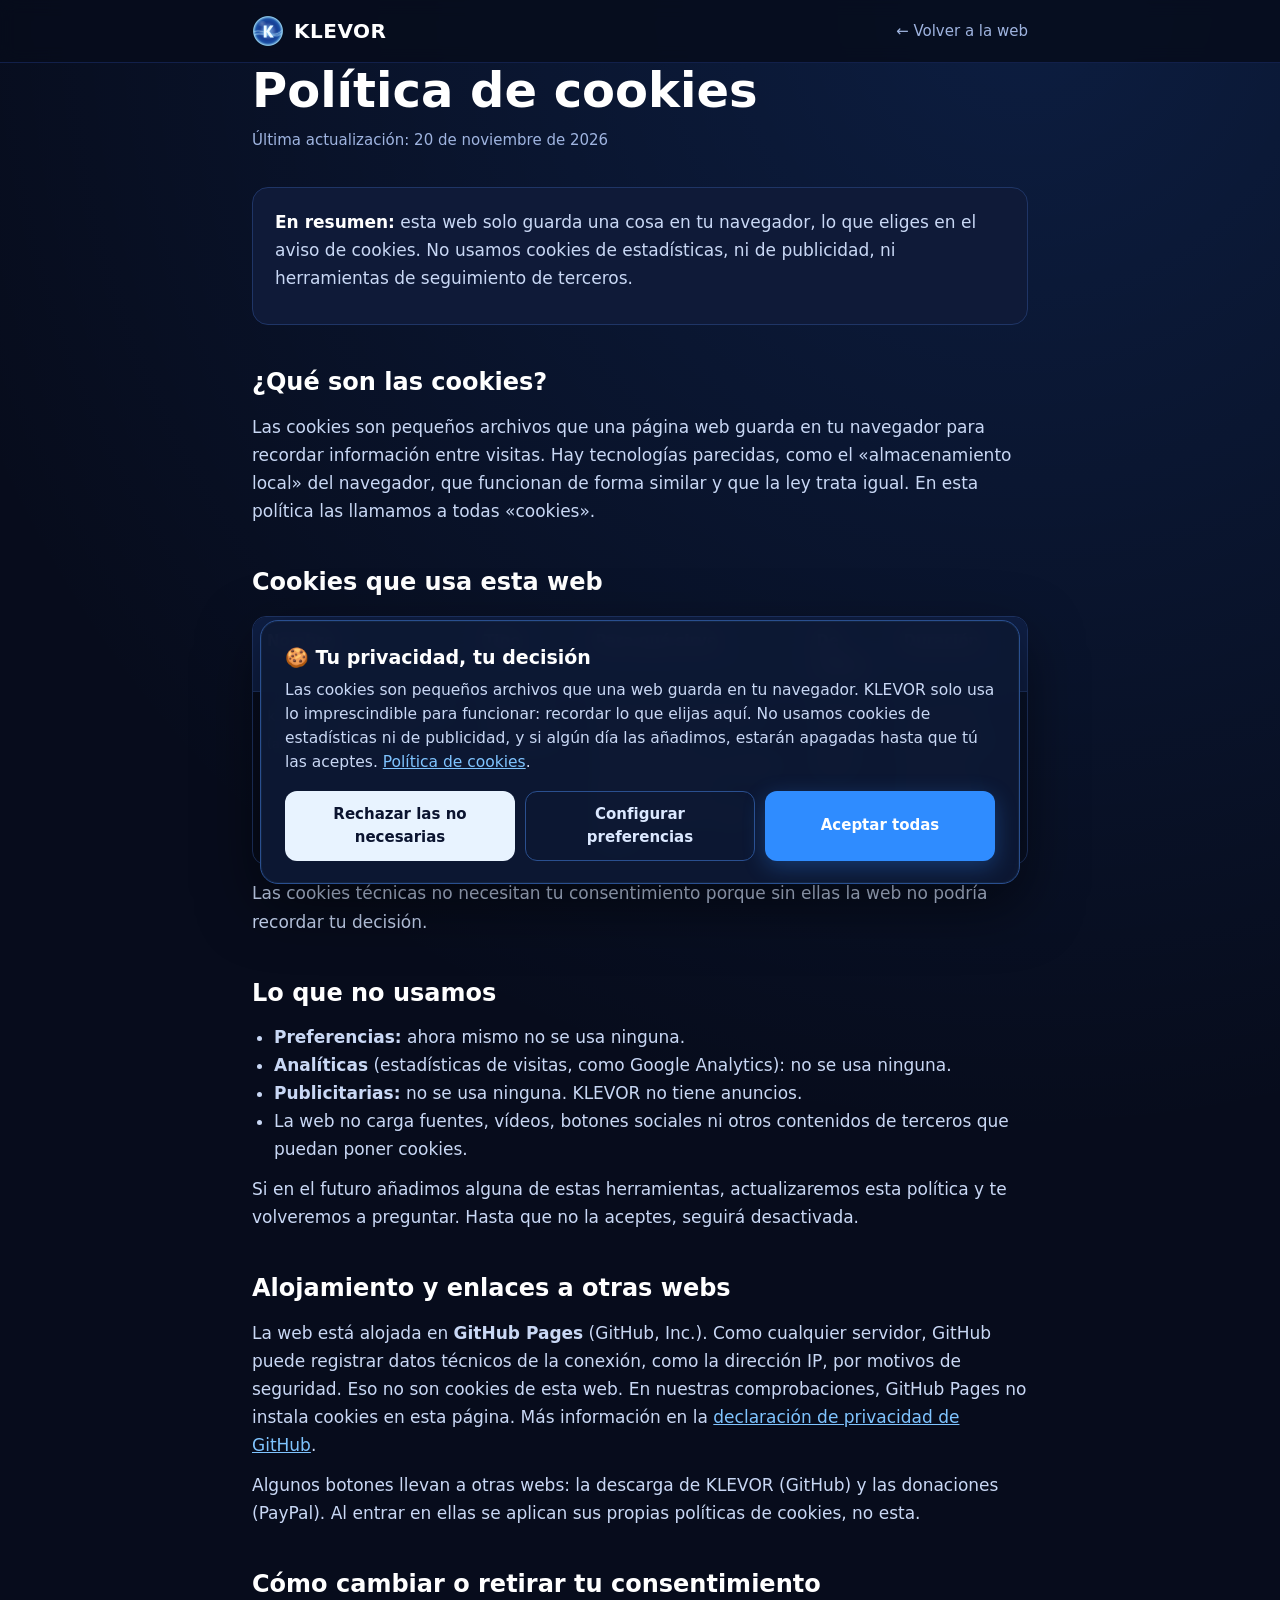
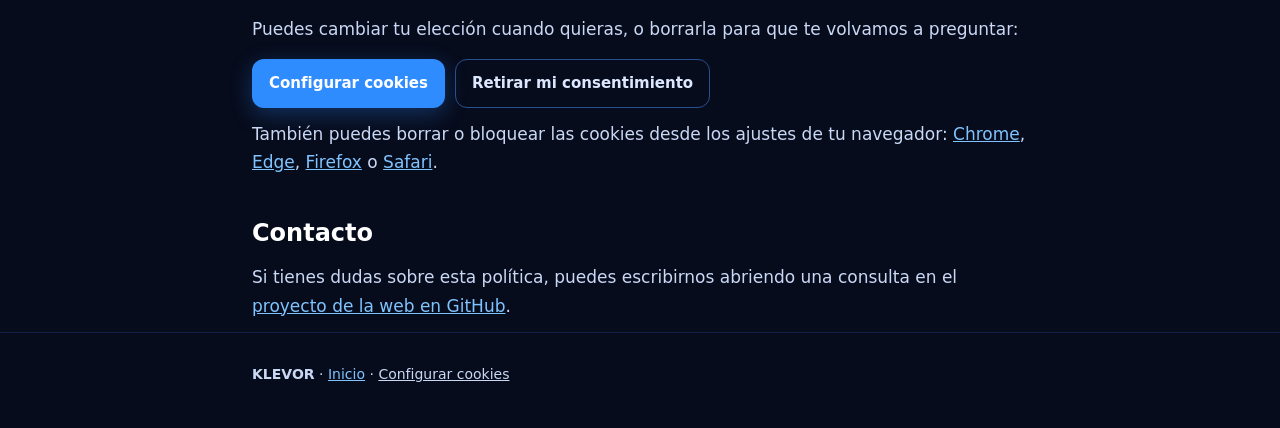
==== cookies.html @ 161c93bf "Aviso y panel de cookies, y política de cookies Co-Authored-By: Claude Opus 5.5 <noreply@anthropic.c" ====
<!doctype html>
<html lang="es">
<head>
<meta charset="utf-8">
<meta name="viewport" content="width=device-width, initial-scale=1">
<title>Política de cookies · KLEVOR</title>
<meta name="description" content="Qué cookies y tecnologías parecidas usa la web de KLEVOR y cómo gestionarlas.">
<link rel="icon" href="imagenes/icono.png">
<link rel="stylesheet" href="cookies.css">
<style>
:root{--fondo:#070c1c;--tarjeta:#0f1a38;--borde:#1f3566;--azul:#2f8cff;--azul2:#7fc4ff;--texto:#dbe8ff;--suave:#9fb4e0}
*{box-sizing:border-box;margin:0;padding:0}
body{background:radial-gradient(circle at 80% 0,rgba(40,120,255,.16),transparent 50%),var(--fondo);color:var(--texto);
  font-family:"Segoe UI",system-ui,-apple-system,Roboto,sans-serif;line-height:1.65;font-size:17px}
a{color:var(--azul2)}
nav{position:sticky;top:0;z-index:10;background:rgba(7,12,28,.85);backdrop-filter:blur(8px);border-bottom:1px solid #12204a}
.centro{max-width:820px;margin:0 auto;padding:0 22px}
nav .centro{display:flex;align-items:center;justify-content:space-between;height:62px}
.marca{display:flex;align-items:center;gap:10px;font-weight:700;font-size:20px;color:#fff;text-decoration:none;letter-spacing:.5px}
.marca img{width:32px;height:32px}
.volver{color:var(--suave);text-decoration:none;font-size:15px}
.volver:hover{color:#fff}
main{padding:56px 0 70px}
h1{font-size:clamp(34px,6vw,48px);color:#fff;line-height:1.15;margin-bottom:10px}
.fecha{color:var(--suave);font-size:15px;margin-bottom:34px}
h2{font-size:24px;color:#fff;margin:38px 0 10px}
p,li{color:#c9d8f5}
p{margin-bottom:12px}
ul{margin:0 0 12px 22px}
.resumen{background:var(--tarjeta);border:1px solid var(--borde);border-radius:16px;padding:20px 22px;margin-bottom:10px}
.resumen b{color:#fff}
.tabla{width:100%;overflow-x:auto;margin:14px 0}
table{width:100%;border-collapse:collapse;min-width:560px;font-size:15px}
th,td{text-align:left;padding:12px 14px;border-bottom:1px solid var(--borde);vertical-align:top}
th{color:#fff;background:#0f1f45;font-weight:600}
td{color:#c9d8f5}
tr:last-child td{border-bottom:0}
.tabla{border:1px solid var(--borde);border-radius:14px}
.acciones{display:flex;gap:10px;flex-wrap:wrap;margin:16px 0 6px}
.acciones .kc-boton{flex:0 1 auto}
#kc-guardado{color:var(--suave);font-size:14.5px}
footer{border-top:1px solid #12204a;padding:30px 0;color:#6f84b3;font-size:14px}
</style>
</head>
<body>
<nav><div class="centro">
  <a class="marca" href="./"><img src="imagenes/icono.png" alt="">KLEVOR</a>
  <a class="volver" href="./">← Volver a la web</a>
</div></nav>

<main class="centro">
  <h1>Política de cookies</h1>
  <p class="fecha">Última actualización: 20 de noviembre de 2026</p>

  <div class="resumen">
    <p><b>En resumen:</b> esta web solo guarda una cosa en tu navegador, lo que eliges en el aviso de cookies.
    No usamos cookies de estadísticas, ni de publicidad, ni herramientas de seguimiento de terceros.</p>
  </div>

  <h2>¿Qué son las cookies?</h2>
  <p>Las cookies son pequeños archivos que una página web guarda en tu navegador para recordar información
  entre visitas. Hay tecnologías parecidas, como el «almacenamiento local» del navegador, que funcionan de forma
  similar y que la ley trata igual. En esta política las llamamos a todas «cookies».</p>

  <h2>Cookies que usa esta web</h2>
  <div class="tabla"><table>
    <thead><tr><th>Nombre</th><th>Tipo</th><th>Para qué sirve</th><th>De quién</th><th>Duración</th></tr></thead>
    <tbody>
      <tr><td><code>klevor_consentimiento</code><br><small>(almacenamiento local)</small></td><td>Técnica o necesaria</td>
        <td>Recordar si aceptaste, rechazaste o configuraste las cookies, para no volver a preguntarte en cada visita.</td>
        <td>Propia (esta web)</td><td>12 meses; después se vuelve a preguntar</td></tr>
    </tbody>
  </table></div>
  <p>Las cookies técnicas no necesitan tu consentimiento porque sin ellas la web no podría recordar tu decisión.</p>

  <h2>Lo que no usamos</h2>
  <ul>
    <li><b>Preferencias:</b> ahora mismo no se usa ninguna.</li>
    <li><b>Analíticas</b> (estadísticas de visitas, como Google Analytics): no se usa ninguna.</li>
    <li><b>Publicitarias:</b> no se usa ninguna. KLEVOR no tiene anuncios.</li>
    <li>La web no carga fuentes, vídeos, botones sociales ni otros contenidos de terceros que puedan poner cookies.</li>
  </ul>
  <p>Si en el futuro añadimos alguna de estas herramientas, actualizaremos esta política y te volveremos a preguntar.
  Hasta que no la aceptes, seguirá desactivada.</p>

  <h2>Alojamiento y enlaces a otras webs</h2>
  <p>La web está alojada en <b>GitHub Pages</b> (GitHub, Inc.). Como cualquier servidor, GitHub puede registrar datos
  técnicos de la conexión, como la dirección IP, por motivos de seguridad. Eso no son cookies de esta web.
  En nuestras comprobaciones, GitHub Pages no instala cookies en esta página. Más información en la
  <a href="https://docs.github.com/es/site-policy/privacy-policies/github-general-privacy-statement" target="_blank" rel="noopener">declaración de privacidad de GitHub</a>.</p>
  <p>Algunos botones llevan a otras webs: la descarga de KLEVOR (GitHub) y las donaciones (PayPal). Al entrar en
  ellas se aplican sus propias políticas de cookies, no esta.</p>

  <h2>Cómo cambiar o retirar tu consentimiento</h2>
  <p>Puedes cambiar tu elección cuando quieras, o borrarla para que te volvamos a preguntar:</p>
  <div class="acciones">
    <button type="button" class="kc-boton kc-aceptar" data-kc-abrir>Configurar cookies</button>
    <button type="button" class="kc-boton kc-configurar" data-kc-retirar>Retirar mi consentimiento</button>
  </div>
  <p id="kc-guardado"></p>
  <p>También puedes borrar o bloquear las cookies desde los ajustes de tu navegador:
    <a href="https://support.google.com/chrome/answer/95647?hl=es" target="_blank" rel="noopener">Chrome</a>,
    <a href="https://support.microsoft.com/es-es/microsoft-edge/eliminar-cookies-en-microsoft-edge-63947406-40ac-c3b8-57b9-2a946a29ae09" target="_blank" rel="noopener">Edge</a>,
    <a href="https://support.mozilla.org/es/kb/Borrar%20cookies" target="_blank" rel="noopener">Firefox</a> o
    <a href="https://support.apple.com/es-es/guide/safari/sfri11471/mac" target="_blank" rel="noopener">Safari</a>.</p>

  <h2>Contacto</h2>
  <p>Si tienes dudas sobre esta política, puedes escribirnos abriendo una consulta en el
  <a href="https://github.com/litarvoid/klevor-web/issues" target="_blank" rel="noopener">proyecto de la web en GitHub</a>.</p>
</main>

<footer><div class="centro">
  <p><b>KLEVOR</b> · <a href="./">Inicio</a> · <button type="button" class="kc-enlace-boton" data-kc-abrir>Configurar cookies</button></p>
</div></footer>
<script src="cookies.js" defer></script>
</body>
</html>
---- cookies.css ----
/* Aviso y panel de cookies de KLEVOR (mismo estilo que la web: azul noche, blanco y azul hielo) */
.kc-oculto{display:none!important}
.kc-aviso{position:fixed;left:16px;right:16px;bottom:16px;z-index:50;max-width:760px;margin:0 auto;
  background:rgba(13,24,52,.96);backdrop-filter:blur(12px);-webkit-backdrop-filter:blur(12px);
  border:1px solid #2a4f8f;border-radius:18px;padding:22px 24px;color:#dbe8ff;
  box-shadow:0 20px 60px rgba(0,0,0,.55),0 0 0 1px rgba(127,196,255,.06) inset;
  font-family:"Segoe UI",system-ui,-apple-system,Roboto,sans-serif;font-size:15.5px;line-height:1.55;
  animation:kc-sube .45s cubic-bezier(.2,.8,.2,1)}
.kc-aviso h2{font-size:19px;color:#fff;margin:0 0 6px;display:flex;align-items:center;gap:10px}
.kc-aviso p{color:#c9d8f5;margin:0 0 16px}
.kc-aviso a,.kc-panel a{color:#7fc4ff}
.kc-botones{display:flex;gap:10px;flex-wrap:wrap}
.kc-boton{flex:1 1 180px;min-height:46px;padding:11px 16px;border-radius:12px;font:inherit;font-weight:600;
  font-size:15px;cursor:pointer;transition:transform .15s,background .15s,border-color .15s;border:1px solid transparent}
.kc-boton:hover{transform:translateY(-1px)}
.kc-boton:focus-visible,.kc-interruptor input:focus-visible+span,.kc-cerrar:focus-visible{outline:2px solid #7fc4ff;outline-offset:2px}
.kc-aceptar{background:#2f8cff;color:#fff;box-shadow:0 6px 22px rgba(47,140,255,.3)}
.kc-aceptar:hover{background:#4a9cff}
.kc-rechazar{background:#e8f3ff;color:#0b1430}
.kc-rechazar:hover{background:#fff}
.kc-configurar{background:transparent;color:#dbe8ff;border-color:#2a4f8f}
.kc-configurar:hover{border-color:#7fc4ff}
.kc-fondo{position:fixed;inset:0;z-index:60;background:rgba(3,7,18,.72);backdrop-filter:blur(4px);
  -webkit-backdrop-filter:blur(4px);display:flex;align-items:center;justify-content:center;padding:16px;
  animation:kc-aparece .25s ease}
.kc-panel{width:100%;max-width:620px;max-height:calc(100vh - 32px);overflow:auto;background:#0d1834;
  border:1px solid #2a4f8f;border-radius:20px;padding:26px;color:#dbe8ff;
  box-shadow:0 30px 80px rgba(0,0,0,.6);font-family:"Segoe UI",system-ui,-apple-system,Roboto,sans-serif;
  font-size:15.5px;line-height:1.55;animation:kc-sube .35s cubic-bezier(.2,.8,.2,1)}
.kc-cabecera{display:flex;justify-content:space-between;align-items:center;gap:12px;margin-bottom:6px}
.kc-panel h2{font-size:22px;color:#fff;margin:0}
.kc-cerrar{background:none;border:1px solid #2a4f8f;color:#dbe8ff;width:38px;height:38px;border-radius:50%;
  font-size:20px;line-height:1;cursor:pointer;flex:none}
.kc-intro{color:#9fb4e0;margin:0 0 18px}
.kc-categoria{background:#0f1f45;border:1px solid #1f3566;border-radius:14px;padding:16px 18px;margin-bottom:12px}
.kc-fila{display:flex;justify-content:space-between;align-items:center;gap:14px}
.kc-categoria h3{font-size:16.5px;color:#fff;margin:0}
.kc-categoria p{color:#9fb4e0;font-size:14.5px;margin:6px 0 0}
.kc-estado{font-size:13px;color:#7fc4ff;white-space:nowrap}
.kc-nota{display:inline-block;margin-top:8px;font-size:12.5px;color:#9fb4e0;border:1px solid #2a4f8f;
  border-radius:999px;padding:2px 10px}
.kc-interruptor{position:relative;display:inline-block;width:52px;height:30px;flex:none;cursor:pointer}
.kc-interruptor input{position:absolute;opacity:0;width:100%;height:100%;margin:0;cursor:pointer}
.kc-interruptor span{position:absolute;inset:0;background:#24345e;border-radius:999px;transition:background .2s}
.kc-interruptor span::after{content:"";position:absolute;top:4px;left:4px;width:22px;height:22px;border-radius:50%;
  background:#dbe8ff;transition:transform .22s cubic-bezier(.2,.8,.2,1)}
.kc-interruptor input:checked+span{background:#2f8cff}
.kc-interruptor input:checked+span::after{transform:translateX(22px);background:#fff}
.kc-panel .kc-botones{margin-top:18px}
.kc-pie{margin-top:14px;font-size:13.5px;color:#7e93c2}
.kc-enlace-boton{background:none;border:0;padding:0;color:inherit;font:inherit;text-decoration:underline;cursor:pointer}
.kc-enlace-boton:hover{color:#fff}
@keyframes kc-sube{from{opacity:0;transform:translateY(18px)}to{opacity:1;transform:none}}
@keyframes kc-aparece{from{opacity:0}to{opacity:1}}
@media (prefers-reduced-motion:reduce){.kc-aviso,.kc-panel,.kc-fondo{animation:none}}
@media (max-width:560px){
  .kc-aviso{left:10px;right:10px;bottom:10px;padding:18px}
  .kc-panel{padding:20px}
  .kc-boton{flex-basis:100%}
}
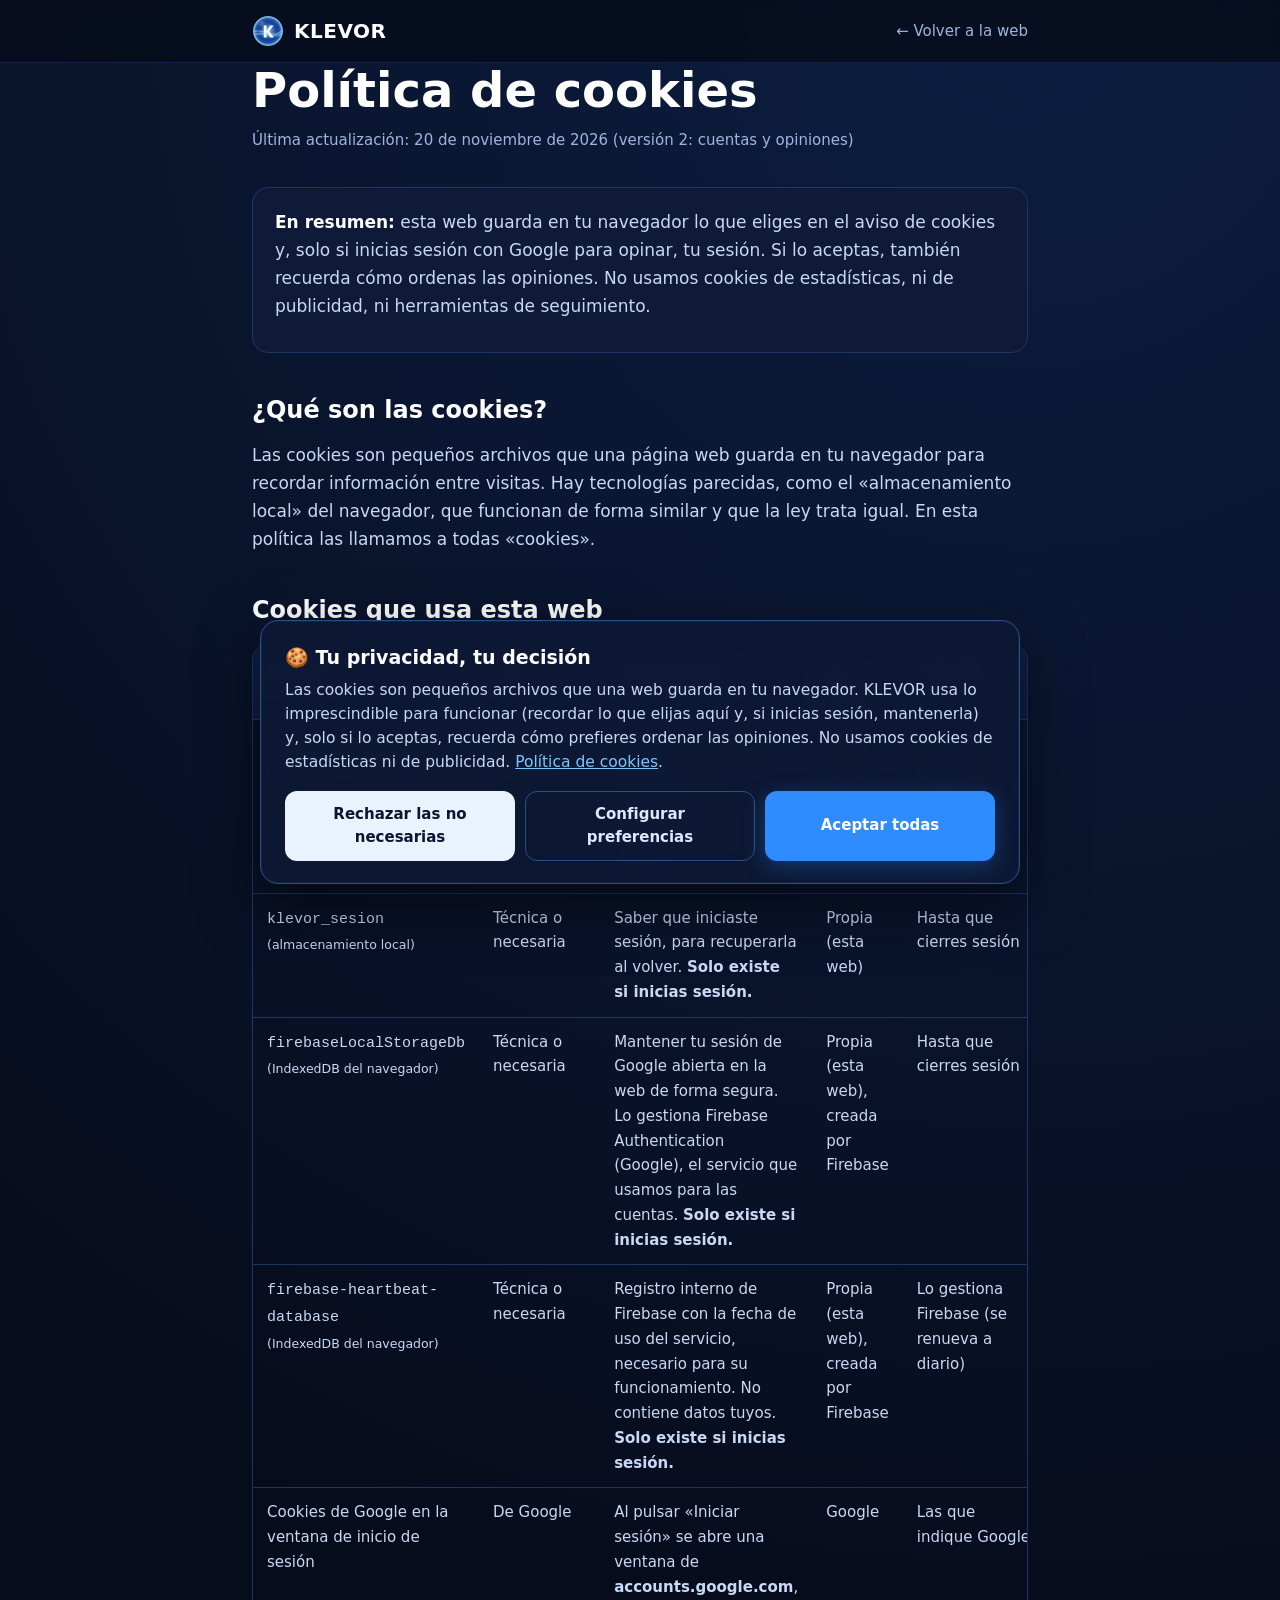
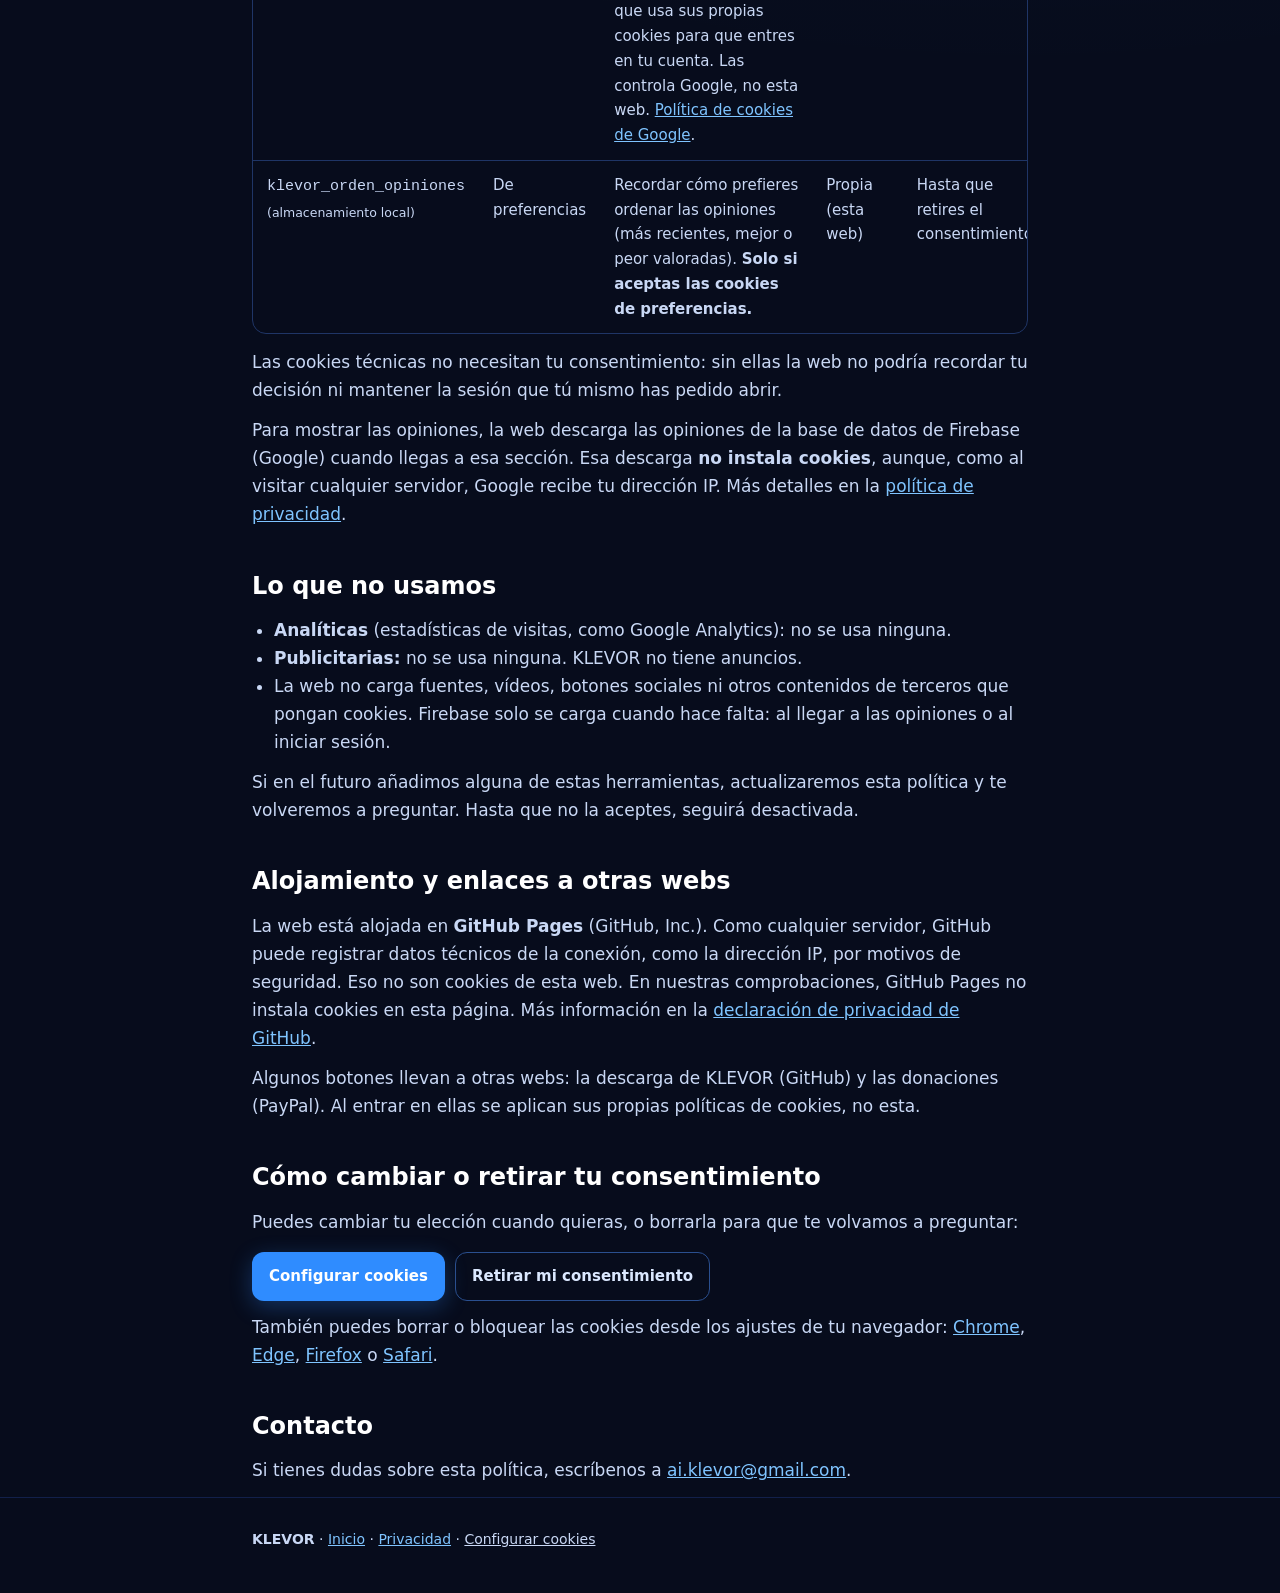
==== commit 6c5be35d: "Comunidad KLEVOR: opiniones con cuenta de Google, Mi cuenta y política de privacidad Co-Authored-By:" ====
--- a/cookies.html
+++ b/cookies.html
@@ -50,11 +50,12 @@
 
 <main class="centro">
   <h1>Política de cookies</h1>
-  <p class="fecha">Última actualización: 20 de noviembre de 2026</p>
+  <p class="fecha">Última actualización: 20 de noviembre de 2026 (versión 2: cuentas y opiniones)</p>
 
   <div class="resumen">
-    <p><b>En resumen:</b> esta web solo guarda una cosa en tu navegador, lo que eliges en el aviso de cookies.
-    No usamos cookies de estadísticas, ni de publicidad, ni herramientas de seguimiento de terceros.</p>
+    <p><b>En resumen:</b> esta web guarda en tu navegador lo que eliges en el aviso de cookies y, solo si inicias
+    sesión con Google para opinar, tu sesión. Si lo aceptas, también recuerda cómo ordenas las opiniones.
+    No usamos cookies de estadísticas, ni de publicidad, ni herramientas de seguimiento.</p>
   </div>
 
   <h2>¿Qué son las cookies?</h2>
@@ -69,16 +70,40 @@
       <tr><td><code>klevor_consentimiento</code><br><small>(almacenamiento local)</small></td><td>Técnica o necesaria</td>
         <td>Recordar si aceptaste, rechazaste o configuraste las cookies, para no volver a preguntarte en cada visita.</td>
         <td>Propia (esta web)</td><td>12 meses; después se vuelve a preguntar</td></tr>
+      <tr><td><code>klevor_sesion</code><br><small>(almacenamiento local)</small></td><td>Técnica o necesaria</td>
+        <td>Saber que iniciaste sesión, para recuperarla al volver. <b>Solo existe si inicias sesión.</b></td>
+        <td>Propia (esta web)</td><td>Hasta que cierres sesión</td></tr>
+      <tr><td><code>firebaseLocalStorageDb</code><br><small>(IndexedDB del navegador)</small></td><td>Técnica o necesaria</td>
+        <td>Mantener tu sesión de Google abierta en la web de forma segura. Lo gestiona Firebase Authentication
+        (Google), el servicio que usamos para las cuentas. <b>Solo existe si inicias sesión.</b></td>
+        <td>Propia (esta web), creada por Firebase</td><td>Hasta que cierres sesión</td></tr>
+      <tr><td><code>firebase-heartbeat-database</code><br><small>(IndexedDB del navegador)</small></td><td>Técnica o necesaria</td>
+        <td>Registro interno de Firebase con la fecha de uso del servicio, necesario para su funcionamiento.
+        No contiene datos tuyos. <b>Solo existe si inicias sesión.</b></td>
+        <td>Propia (esta web), creada por Firebase</td><td>Lo gestiona Firebase (se renueva a diario)</td></tr>
+      <tr><td>Cookies de Google en la ventana de inicio de sesión</td><td>De Google</td>
+        <td>Al pulsar «Iniciar sesión» se abre una ventana de <b>accounts.google.com</b>, que usa sus propias cookies
+        para que entres en tu cuenta. Las controla Google, no esta web.
+        <a href="https://policies.google.com/technologies/cookies?hl=es" target="_blank" rel="noopener">Política de cookies de Google</a>.</td>
+        <td>Google</td><td>Las que indique Google</td></tr>
+      <tr><td><code>klevor_orden_opiniones</code><br><small>(almacenamiento local)</small></td><td>De preferencias</td>
+        <td>Recordar cómo prefieres ordenar las opiniones (más recientes, mejor o peor valoradas).
+        <b>Solo si aceptas las cookies de preferencias.</b></td>
+        <td>Propia (esta web)</td><td>Hasta que retires el consentimiento</td></tr>
     </tbody>
   </table></div>
-  <p>Las cookies técnicas no necesitan tu consentimiento porque sin ellas la web no podría recordar tu decisión.</p>
+  <p>Las cookies técnicas no necesitan tu consentimiento: sin ellas la web no podría recordar tu decisión ni
+  mantener la sesión que tú mismo has pedido abrir.</p>
+  <p>Para mostrar las opiniones, la web descarga las opiniones de la base de datos de Firebase (Google) cuando llegas
+  a esa sección. Esa descarga <b>no instala cookies</b>, aunque, como al visitar cualquier servidor, Google recibe tu
+  dirección IP. Más detalles en la <a href="privacidad.html">política de privacidad</a>.</p>
 
   <h2>Lo que no usamos</h2>
   <ul>
-    <li><b>Preferencias:</b> ahora mismo no se usa ninguna.</li>
     <li><b>Analíticas</b> (estadísticas de visitas, como Google Analytics): no se usa ninguna.</li>
     <li><b>Publicitarias:</b> no se usa ninguna. KLEVOR no tiene anuncios.</li>
-    <li>La web no carga fuentes, vídeos, botones sociales ni otros contenidos de terceros que puedan poner cookies.</li>
+    <li>La web no carga fuentes, vídeos, botones sociales ni otros contenidos de terceros que pongan cookies. Firebase
+    solo se carga cuando hace falta: al llegar a las opiniones o al iniciar sesión.</li>
   </ul>
   <p>Si en el futuro añadimos alguna de estas herramientas, actualizaremos esta política y te volveremos a preguntar.
   Hasta que no la aceptes, seguirá desactivada.</p>
@@ -105,12 +130,11 @@
     <a href="https://support.apple.com/es-es/guide/safari/sfri11471/mac" target="_blank" rel="noopener">Safari</a>.</p>
 
   <h2>Contacto</h2>
-  <p>Si tienes dudas sobre esta política, puedes escribirnos abriendo una consulta en el
-  <a href="https://github.com/litarvoid/klevor-web/issues" target="_blank" rel="noopener">proyecto de la web en GitHub</a>.</p>
+  <p>Si tienes dudas sobre esta política, escríbenos a <a href="mailto:ai.klevor@gmail.com">ai.klevor@gmail.com</a>.</p>
 </main>
 
 <footer><div class="centro">
-  <p><b>KLEVOR</b> · <a href="./">Inicio</a> · <button type="button" class="kc-enlace-boton" data-kc-abrir>Configurar cookies</button></p>
+  <p><b>KLEVOR</b> · <a href="./">Inicio</a> · <a href="privacidad.html">Privacidad</a> · <button type="button" class="kc-enlace-boton" data-kc-abrir>Configurar cookies</button></p>
 </div></footer>
 <script src="cookies.js" defer></script>
 </body>
